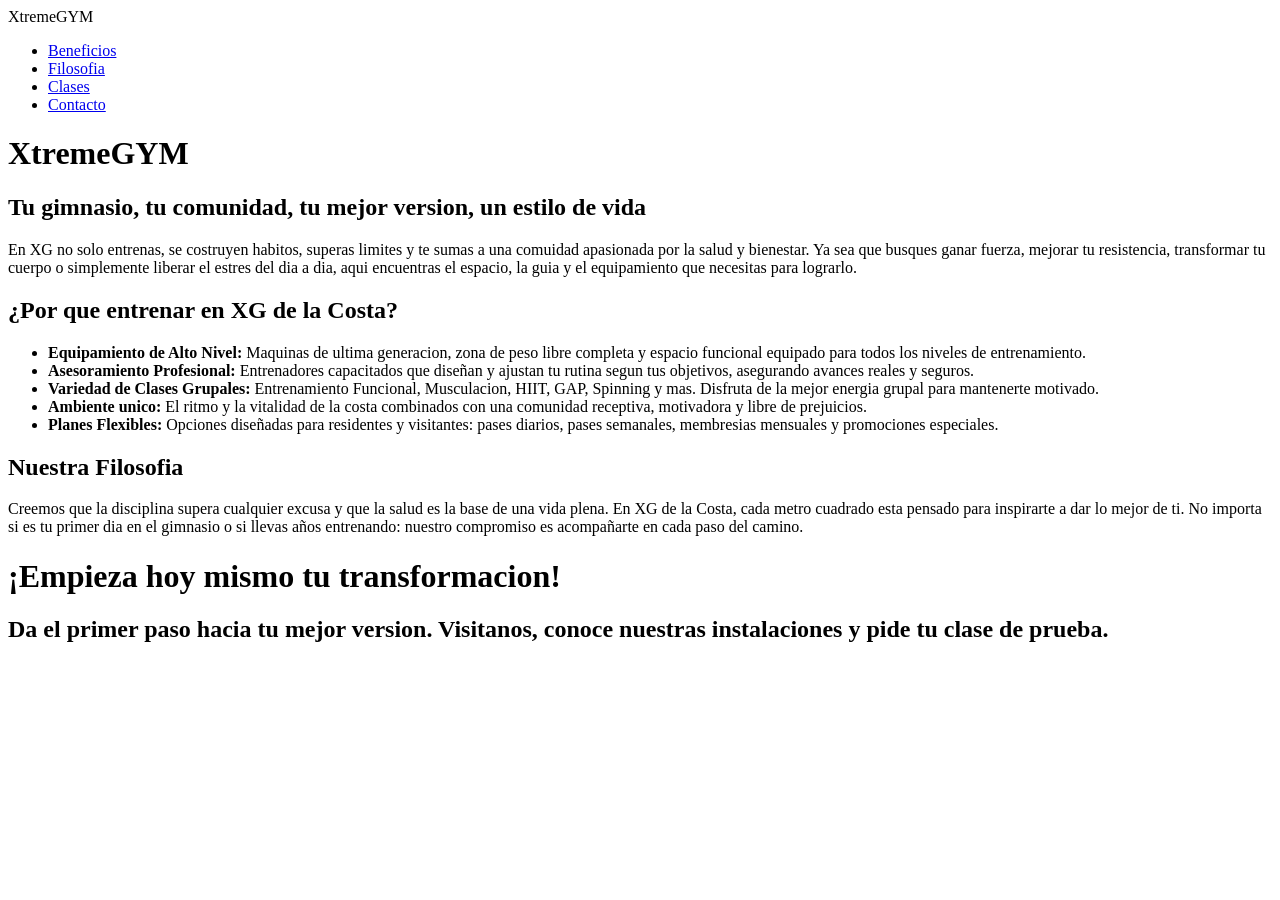
==== index.html @ b6d509ed "barra de navegación" ====
<!DOCTYPE html>
<html lang="en">

<head>
    <meta charset="UTF-8">
    <meta name="viewport" content="width=device-width, initial-scale=1.0">
    <link rel="preconnect" href="https://fonts.googleapis.com">
    <link rel="preconnect" href="https://fonts.gstatic.com" crossorigin>
    <link href="https://fonts.googleapis.com/css2?family=Montserrat:wght@400;600;800;900&display=swap" rel="stylesheet">
    <link rel="stylesheet" href="style.css">
    <title>XtremeGYM</title>
</head>

<body>
    <header class="navbar">
        <div class="logo">Xtreme<span>GYM</span></div>
        <nav>
            <ul>
                <li><a href="#beneficios">Beneficios</a></li>
                <li><a href="#filosofia">Filosofia</a></li>
                <li><a href="#clases">Clases</a></li>
                <li><a href="#contacto" class="btn-nav">Contacto</a></li>
            </ul>
        </nav>
    </header>
    <h1>XtremeGYM</h1>
    <h2>Tu gimnasio, tu comunidad, tu mejor version, un estilo de vida</h2>
    <p>En XG no solo entrenas, se costruyen habitos, superas limites y te sumas a una comuidad apasionada por la salud y
        bienestar. Ya sea que busques ganar fuerza, mejorar tu resistencia, transformar tu cuerpo o simplemente liberar
        el estres del dia a dia, aqui encuentras el espacio, la guia y el equipamiento que necesitas para lograrlo.</p>

    <h2>¿Por que entrenar en XG de la Costa?</h2>

    <main>
        <ul>
            <li><strong>Equipamiento de Alto Nivel:</strong> Maquinas de ultima generacion, zona de peso libre completa
                y espacio funcional equipado para todos los niveles de entrenamiento.</li>
            <li><strong>Asesoramiento Profesional:</strong> Entrenadores capacitados que diseñan y ajustan tu rutina
                segun tus objetivos, asegurando avances reales y seguros.</li>
            <li><strong>Variedad de Clases Grupales:</strong> Entrenamiento Funcional, Musculacion, HIIT, GAP, Spinning
                y mas. Disfruta de la mejor energia grupal para mantenerte motivado.</li>
            <li><strong>Ambiente unico:</strong> El ritmo y la vitalidad de la costa combinados con una comunidad
                receptiva, motivadora y libre de prejuicios.</li>
            <li><strong>Planes Flexibles:</strong> Opciones diseñadas para residentes y visitantes: pases diarios, pases
                semanales, membresias mensuales y promociones especiales.</li>
        </ul>
    </main>
    
    <h2>Nuestra Filosofia</h2>
    <p>Creemos que la disciplina supera cualquier excusa y que la salud es la base de una vida plena. En XG de la Costa,
        cada metro cuadrado esta pensado para inspirarte a dar lo mejor de ti. No importa si es tu primer dia en el
        gimnasio o si llevas años entrenando: nuestro compromiso es acompañarte en cada paso del camino.</p>

    <h1>¡Empieza hoy mismo tu transformacion!</h1>
    <h2>Da el primer paso hacia tu mejor version. Visitanos, conoce nuestras instalaciones y pide tu clase de prueba.</h2>

    
</body>

</html>
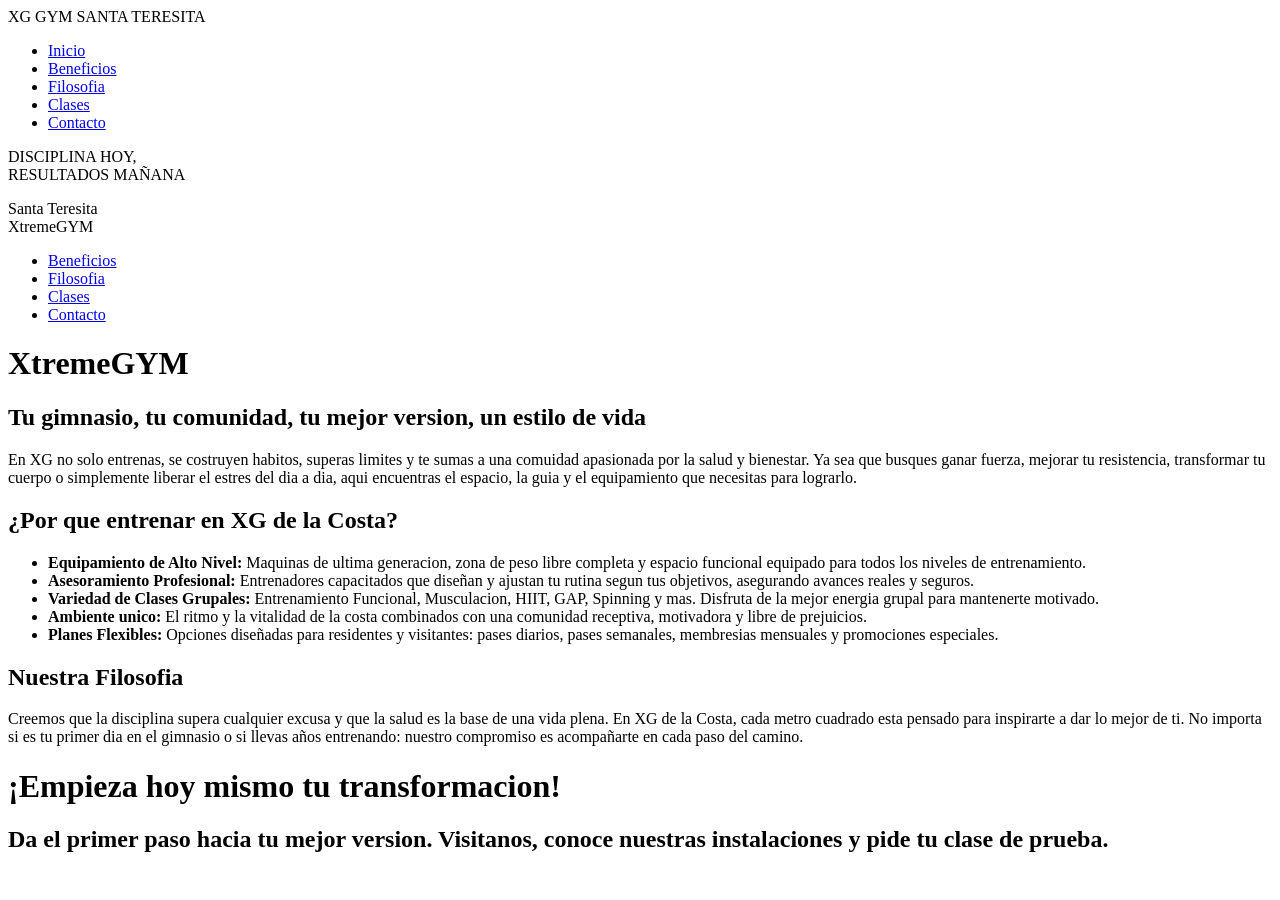
==== commit 962d6515: "barra lateral y container" ====
--- a/index.html
+++ b/index.html
@@ -12,6 +12,32 @@
 </head>
 
 <body>
+   
+    <div class="dashboard-container">
+
+        <aside class="sidebar">
+            <div class="logo">
+                <span class="logo-xg">XG</span>
+                <span class="logo-sub">GYM</span>
+                <span class="logo-city">SANTA TERESITA</span>
+            </div>
+
+            <nav class="sidebar-nav">
+                <ul>
+                    <li class="active"><a href="#inicio"><span></span> Inicio</a></li>
+                    <li><a href="#beneficios"><span></span> Beneficios</a></li>
+                    <li><a href="#filosofia"><span></span> Filosofia</a></li>
+                    <li><a href="#clases"><span></span> Clases</a></li>
+                    <li><a href="#contacto"><span></span> Contacto</a></li>
+                </ul>
+            </nav>
+
+            <div class="sidebar-footer">
+                <p class="slogan-side">DISCIPLINA HOY,<br>RESULTADOS MAÑANA</p>
+                <div class="location-badge"> Santa Teresita</div>
+            </div>
+        </aside>
+        
     <header class="navbar">
         <div class="logo">Xtreme<span>GYM</span></div>
         <nav>
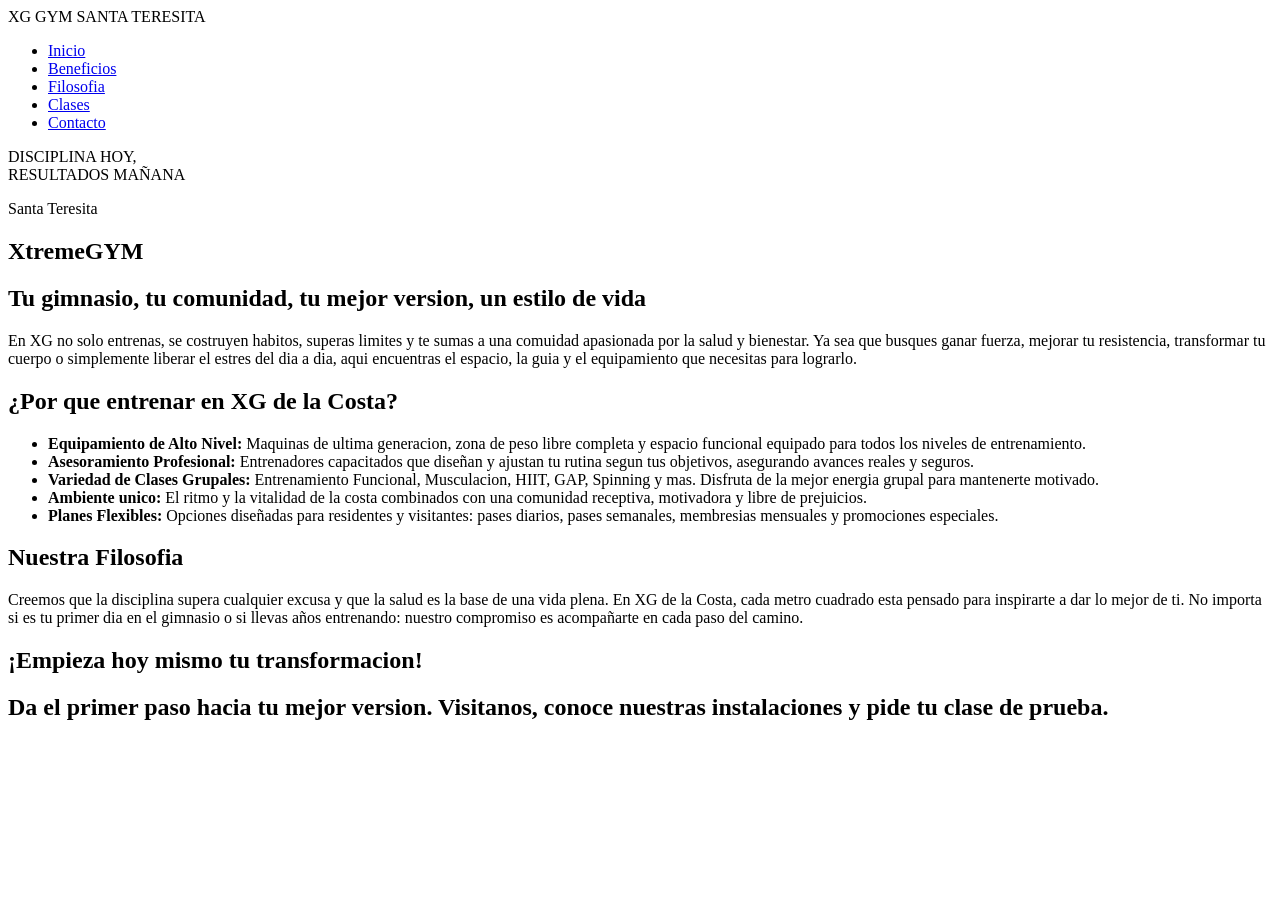
==== commit f1db0daf: "arreglos en el main" ====
--- a/index.html
+++ b/index.html
@@ -37,50 +37,49 @@
                 <div class="location-badge"> Santa Teresita</div>
             </div>
         </aside>
-        
-    <header class="navbar">
-        <div class="logo">Xtreme<span>GYM</span></div>
-        <nav>
-            <ul>
-                <li><a href="#beneficios">Beneficios</a></li>
-                <li><a href="#filosofia">Filosofia</a></li>
-                <li><a href="#clases">Clases</a></li>
-                <li><a href="#contacto" class="btn-nav">Contacto</a></li>
-            </ul>
-        </nav>
-    </header>
-    <h1>XtremeGYM</h1>
-    <h2>Tu gimnasio, tu comunidad, tu mejor version, un estilo de vida</h2>
-    <p>En XG no solo entrenas, se costruyen habitos, superas limites y te sumas a una comuidad apasionada por la salud y
-        bienestar. Ya sea que busques ganar fuerza, mejorar tu resistencia, transformar tu cuerpo o simplemente liberar
-        el estres del dia a dia, aqui encuentras el espacio, la guia y el equipamiento que necesitas para lograrlo.</p>
 
-    <h2>¿Por que entrenar en XG de la Costa?</h2>
+    <main class="main-content">
+            
+            <section id="inicio">
+                <h1>XtremeGYM</h1>
+                <h2>Tu gimnasio, tu comunidad, tu mejor version, un estilo de vida</h2>
+                <p>En XG no solo entrenas, se costruyen habitos, superas limites y te sumas a una comuidad apasionada por la salud y
+                    bienestar. Ya sea que busques ganar fuerza, mejorar tu resistencia, transformar tu cuerpo o simplemente liberar
+                    el estres del dia a dia, aqui encuentras el espacio, la guia y el equipamiento que necesitas para lograrlo.</p>
+            </section>
 
-    <main>
-        <ul>
-            <li><strong>Equipamiento de Alto Nivel:</strong> Maquinas de ultima generacion, zona de peso libre completa
-                y espacio funcional equipado para todos los niveles de entrenamiento.</li>
-            <li><strong>Asesoramiento Profesional:</strong> Entrenadores capacitados que diseñan y ajustan tu rutina
-                segun tus objetivos, asegurando avances reales y seguros.</li>
-            <li><strong>Variedad de Clases Grupales:</strong> Entrenamiento Funcional, Musculacion, HIIT, GAP, Spinning
-                y mas. Disfruta de la mejor energia grupal para mantenerte motivado.</li>
-            <li><strong>Ambiente unico:</strong> El ritmo y la vitalidad de la costa combinados con una comunidad
-                receptiva, motivadora y libre de prejuicios.</li>
-            <li><strong>Planes Flexibles:</strong> Opciones diseñadas para residentes y visitantes: pases diarios, pases
-                semanales, membresias mensuales y promociones especiales.</li>
-        </ul>
-    </main>
-    
-    <h2>Nuestra Filosofia</h2>
-    <p>Creemos que la disciplina supera cualquier excusa y que la salud es la base de una vida plena. En XG de la Costa,
-        cada metro cuadrado esta pensado para inspirarte a dar lo mejor de ti. No importa si es tu primer dia en el
-        gimnasio o si llevas años entrenando: nuestro compromiso es acompañarte en cada paso del camino.</p>
+            <section id="beneficios">
+                <h2>¿Por que entrenar en XG de la Costa?</h2>
+                <ul>
+                    <li><strong>Equipamiento de Alto Nivel:</strong> Maquinas de ultima generacion, zona de peso libre completa
+                        y espacio funcional equipado para todos los niveles de entrenamiento.</li>
+                    <li><strong>Asesoramiento Profesional:</strong> Entrenadores capacitados que diseñan y ajustan tu rutina
+                        segun tus objetivos, asegurando avances reales y seguros.</li>
+                    <li><strong>Variedad de Clases Grupales:</strong> Entrenamiento Funcional, Musculacion, HIIT, GAP, Spinning
+                        y mas. Disfruta de la mejor energia grupal para mantenerte motivado.</li>
+                    <li><strong>Ambiente unico:</strong> El ritmo y la vitalidad de la costa combinados con una comunidad
+                        receptiva, motivadora y libre de prejuicios.</li>
+                    <li><strong>Planes Flexibles:</strong> Opciones diseñadas para residentes y visitantes: pases diarios, pases
+                        semanales, membresias mensuales y promociones especiales.</li>
+                </ul>
+            </section>
+            
+            <section id="filosofia">
+                <h2>Nuestra Filosofia</h2>
+                <p>Creemos que la disciplina supera cualquier excusa y que la salud es la base de una vida plena. En XG de la Costa,
+                    cada metro cuadrado esta pensado para inspirarte a dar lo mejor de ti. No importa si es tu primer dia en el
+                    gimnasio o si llevas años entrenando: nuestro compromiso es acompañarte en cada paso del camino.</p>
+            </section>
 
-    <h1>¡Empieza hoy mismo tu transformacion!</h1>
-    <h2>Da el primer paso hacia tu mejor version. Visitanos, conoce nuestras instalaciones y pide tu clase de prueba.</h2>
+            <section id="contacto">
+                <h1>¡Empieza hoy mismo tu transformacion!</h1>
+                <h2>Da el primer paso hacia tu mejor version. Visitanos, conoce nuestras instalaciones y pide tu clase de prueba.</h2>
+            </section>
 
-    
+        </main>
+
+    </div>
+
 </body>
 
 </html>
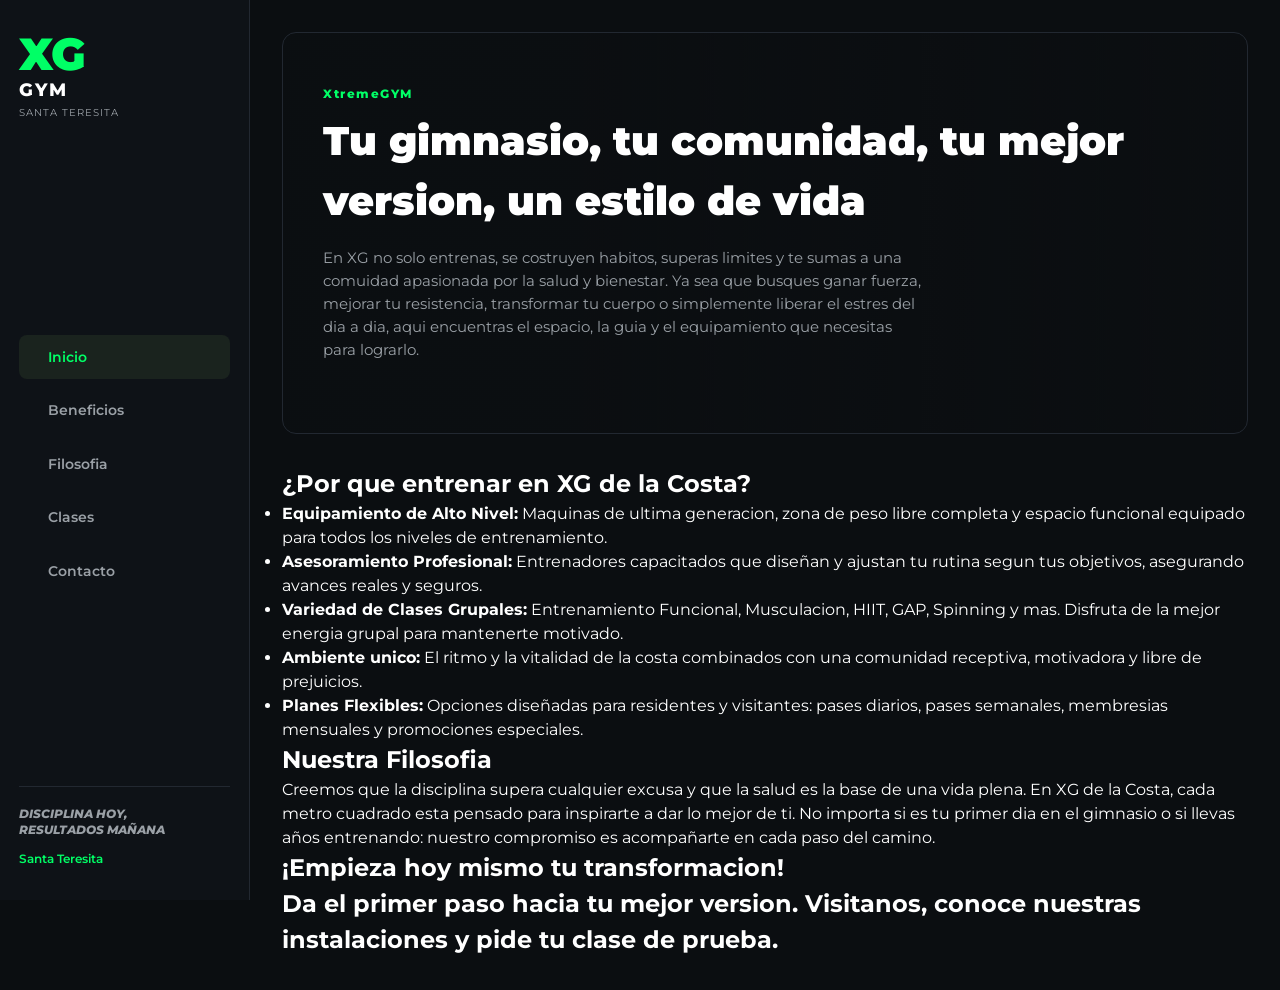
==== commit d93c9f8c: "implementacion de hero-banner, arreglo en section class de inicio" ====
--- a/index.html
+++ b/index.html
@@ -40,9 +40,10 @@
 
     <main class="main-content">
             
-            <section id="inicio">
-                <h1>XtremeGYM</h1>
-                <h2>Tu gimnasio, tu comunidad, tu mejor version, un estilo de vida</h2>
+            <section id="inicio" class="hero-banner">
+                <div class="hero-overlay">
+                <span class="tag">XtremeGYM</span>
+                <h1>Tu gimnasio, tu comunidad, tu mejor version, un estilo de vida</h1>
                 <p>En XG no solo entrenas, se costruyen habitos, superas limites y te sumas a una comuidad apasionada por la salud y
                     bienestar. Ya sea que busques ganar fuerza, mejorar tu resistencia, transformar tu cuerpo o simplemente liberar
                     el estres del dia a dia, aqui encuentras el espacio, la guia y el equipamiento que necesitas para lograrlo.</p>
--- a/style.css
+++ b/style.css
@@ -0,0 +1,307 @@
+* {
+    margin: 0;
+    padding: 0;
+    box-sizing: border-box;
+}
+
+:root {
+    --bg-dark: #0b0e11;
+    --bg-sidebar: #0e1217;
+    --bg-card: #15191e;
+    --bg-card-hover: #1c222a;
+    --neon-green: #00ff66;
+    --text-white: #ffffff;
+    --text-gray: #9aa0a6;
+    --border-color: #222831;
+    --font-main: 'Montserrat', sans-serif;
+}
+
+body {
+    font-family: var(--font-main);
+    background-color: var(--bg-dark);
+    color: var(--text-white);
+    line-height: 1.5;
+}
+
+.dashboard-container {
+    display: flex;
+    min-height: 100vh;
+}
+
+.sidebar {
+    width: 250px;
+    background-color: var(--bg-sidebar);
+    border-right: 1px solid var(--border-color);
+    padding: 2rem 1.2rem;
+    display: flex;
+    flex-direction: column;
+    justify-content: space-between;
+    position: fixed;
+    height: 100vh;
+}
+
+.logo {
+    display: flex;
+    flex-direction: column;
+}
+
+.logo-xg {
+    font-size: 2.8rem;
+    font-weight: 900;
+    color: var(--neon-green);
+    line-height: 1;
+    letter-spacing: -1px;
+}
+
+.logo-sub {
+    font-size: 1.1rem;
+    font-weight: 800;
+    color: var(--text-white);
+    letter-spacing: 2px;
+}
+
+.logo-city {
+    font-size: 0.65rem;
+    color: var(--text-gray);
+    letter-spacing: 1px;
+    margin-top: 2px;
+}
+
+.sidebar-nav ul {
+    list-style: none;
+    margin-top: 2rem;
+}
+
+.sidebar-nav li {
+    margin-bottom: 0.6rem;
+}
+
+.sidebar-nav a {
+    color: var(--text-gray);
+    text-decoration: none;
+    font-size: 0.9rem;
+    font-weight: 600;
+    padding: 0.7rem 1rem;
+    display: flex;
+    align-items: center;
+    gap: 0.8rem;
+    border-radius: 8px;
+    transition: all 0.3s ease;
+}
+
+.sidebar-nav li.active a,
+.sidebar-nav a:hover {
+    background-color: #1a231e;
+    color: var(--neon-green);
+}
+
+.sidebar-footer {
+    border-top: 1px solid var(--border-color);
+    padding-top: 1.2rem;
+}
+
+.slogan-side {
+    font-size: 0.75rem;
+    font-weight: 800;
+    font-style: italic;
+    color: var(--text-gray);
+    line-height: 1.3;
+}
+
+.location-badge {
+    margin-top: 0.8rem;
+    font-size: 0.75rem;
+    color: var(--neon-green);
+    font-weight: 600;
+}
+
+.main-content {
+    margin-left: 250px;
+    flex: 1;
+    padding: 2rem;
+    max-width: 1200px;
+}
+
+.hero-banner {
+    background: linear-gradient(90deg, rgba(11,14,17,0.95) 30%, rgba(11,14,17,0.4)), 
+                url('https://images.unsplash.com/photo-1534438327276-14e5300c3a48?q=80&w=1200&auto=format&fit=crop');
+    background-size: cover;
+    background-position: center;
+    border-radius: 14px;
+    padding: 3rem 2.5rem;
+    border: 1px solid var(--border-color);
+    margin-bottom: 2rem;
+}
+
+.tag {
+    color: var(--neon-green);
+    font-size: 0.75rem;
+    font-weight: 800;
+    letter-spacing: 1.5px;
+}
+
+.hero-banner h1 {
+    font-size: 2.5rem;
+    font-weight: 900;
+    margin: 0.4rem 0 1rem 0;
+    color: var(--text-white);
+}
+
+.hero-banner p {
+    color: var(--text-gray);
+    max-width: 600px;
+    font-size: 0.95rem;
+    margin-bottom: 1.5rem;
+}
+
+.btn-green {
+    display: inline-block;
+    background-color: var(--neon-green);
+    color: #000;
+    font-weight: 800;
+    font-size: 0.85rem;
+    padding: 0.8rem 1.4rem;
+    border-radius: 30px;
+    text-decoration: none;
+    transition: transform 0.2s, background-color 0.2s;
+}
+
+.btn-green:hover {
+    transform: translateY(-2px);
+    background-color: #00cc52;
+}
+
+.section-title {
+    font-size: 1.1rem;
+    font-weight: 800;
+    letter-spacing: 0.5px;
+    margin-bottom: 1.2rem;
+    color: var(--text-white);
+}
+
+.grid-cards {
+    display: grid;
+    grid-template-columns: repeat(auto-fit, minmax(190px, 1fr));
+    gap: 1rem;
+    margin-bottom: 2rem;
+}
+
+.card-feature {
+    background-color: var(--bg-card);
+    border: 1px solid var(--border-color);
+    padding: 1.2rem;
+    border-radius: 12px;
+    transition: border-color 0.3s;
+}
+
+.card-feature:hover {
+    border-color: var(--neon-green);
+}
+
+.card-icon {
+    font-size: 1.5rem;
+    margin-bottom: 0.5rem;
+}
+
+.card-feature h3 {
+    font-size: 0.95rem;
+    margin-bottom: 0.4rem;
+    color: var(--text-white);
+}
+
+.card-feature p {
+    font-size: 0.8rem;
+    color: var(--text-gray);
+}
+
+.two-columns {
+    display: grid;
+    grid-template-columns: 1.4fr 1fr;
+    gap: 1.5rem;
+}
+
+.card-box {
+    background-color: var(--bg-card);
+    border: 1px solid var(--border-color);
+    padding: 1.5rem;
+    border-radius: 12px;
+    margin-bottom: 1.5rem;
+}
+
+.card-box p {
+    color: var(--text-gray);
+    font-size: 0.9rem;
+}
+
+.banner-cta {
+    background: linear-gradient(135deg, #12291d 0%, var(--bg-card) 100%);
+    border: 1px solid var(--neon-green);
+    padding: 1.8rem;
+    border-radius: 12px;
+}
+
+.banner-cta h2 {
+    font-size: 1.3rem;
+    color: var(--neon-green);
+    margin-bottom: 0.5rem;
+}
+
+.banner-cta p {
+    font-size: 0.85rem;
+    color: var(--text-gray);
+    margin-bottom: 1.2rem;
+}
+
+.horario-atencion {
+    background-color: #0f1318;
+    padding: 0.8rem;
+    border-radius: 8px;
+    margin-bottom: 1.2rem;
+    font-size: 0.8rem !important;
+    border-left: 3px solid var(--neon-green);
+}
+
+.classes-list {
+    display: flex;
+    flex-direction: column;
+    gap: 0.8rem;
+}
+
+.class-item {
+    display: flex;
+    align-items: center;
+    justify-content: space-between;
+    background-color: #0f1318;
+    padding: 0.8rem 1rem;
+    border-radius: 8px;
+    border: 1px solid #1a2027;
+}
+
+.time {
+    font-weight: 800;
+    color: var(--neon-green);
+    font-size: 1.1rem;
+}
+
+.class-details {
+    display: flex;
+    flex-direction: column;
+}
+
+.class-details strong {
+    font-size: 0.85rem;
+}
+
+.class-details small {
+    font-size: 0.7rem;
+    color: var(--text-gray);
+}
+
+.badge-tag {
+    border: 1px solid var(--neon-green);
+    color: var(--neon-green);
+    font-size: 0.65rem;
+    font-weight: 800;
+    padding: 0.2rem 0.5rem;
+    border-radius: 12px;
+}
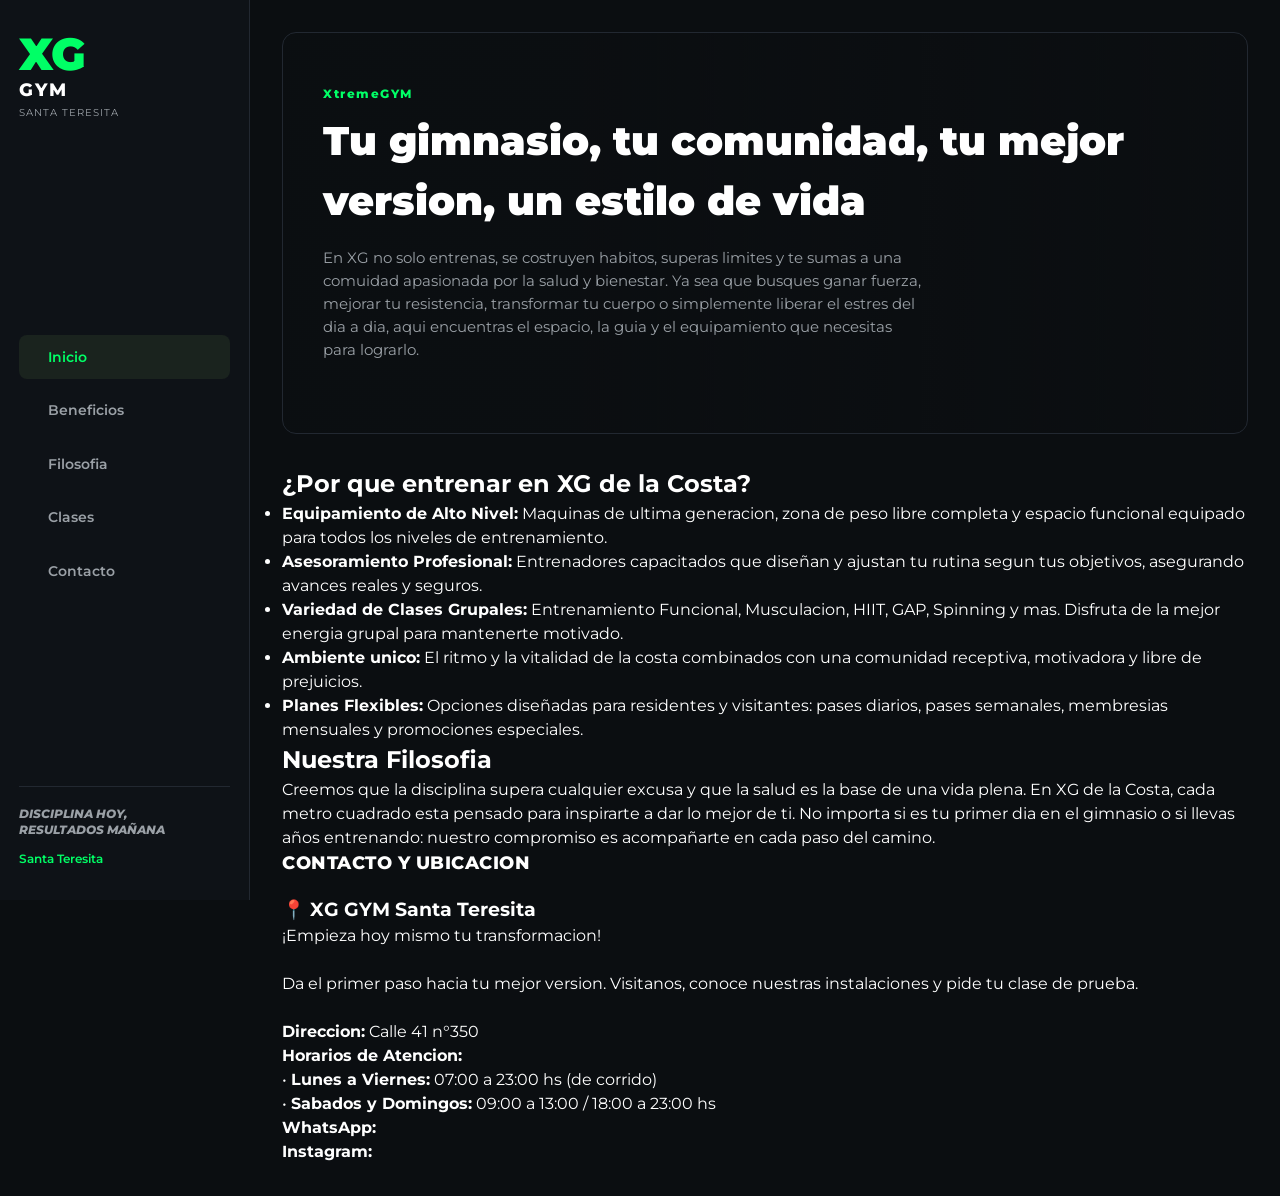
==== commit d4837b05: "modificacion en la seccion de contacto" ====
--- a/index.html
+++ b/index.html
@@ -72,9 +72,20 @@
                     gimnasio o si llevas años entrenando: nuestro compromiso es acompañarte en cada paso del camino.</p>
             </section>
 
-            <section id="contacto">
-                <h1>¡Empieza hoy mismo tu transformacion!</h1>
-                <h2>Da el primer paso hacia tu mejor version. Visitanos, conoce nuestras instalaciones y pide tu clase de prueba.</h2>
+            <section id="contacto" class="section-container">
+                <h2 class="section-title">CONTACTO Y UBICACION</h2>
+                <div class="contacto-grid">
+                <h3>📍 XG GYM Santa Teresita</h3>
+                <p>¡Empieza hoy mismo tu transformacion! </p><br>
+                <p>Da el primer paso hacia tu mejor version. Visitanos, conoce nuestras instalaciones y pide tu clase de prueba.</p><br>
+                <p class="info-item"><strong>Direccion:</strong> Calle 41 n°350</p>
+            <p class="info-item"><strong>Horarios de Atencion:</strong><br>
+                • <strong>Lunes a Viernes:</strong> 07:00 a 23:00 hs (de corrido)<br>
+                • <strong>Sabados y Domingos:</strong> 09:00 a 13:00 / 18:00 a 23:00 hs
+            </p>
+            <p class="info-item"><strong>WhatsApp:</strong>
+            <p class="info-item"><strong>Instagram:</strong>
+
             </section>
 
         </main>
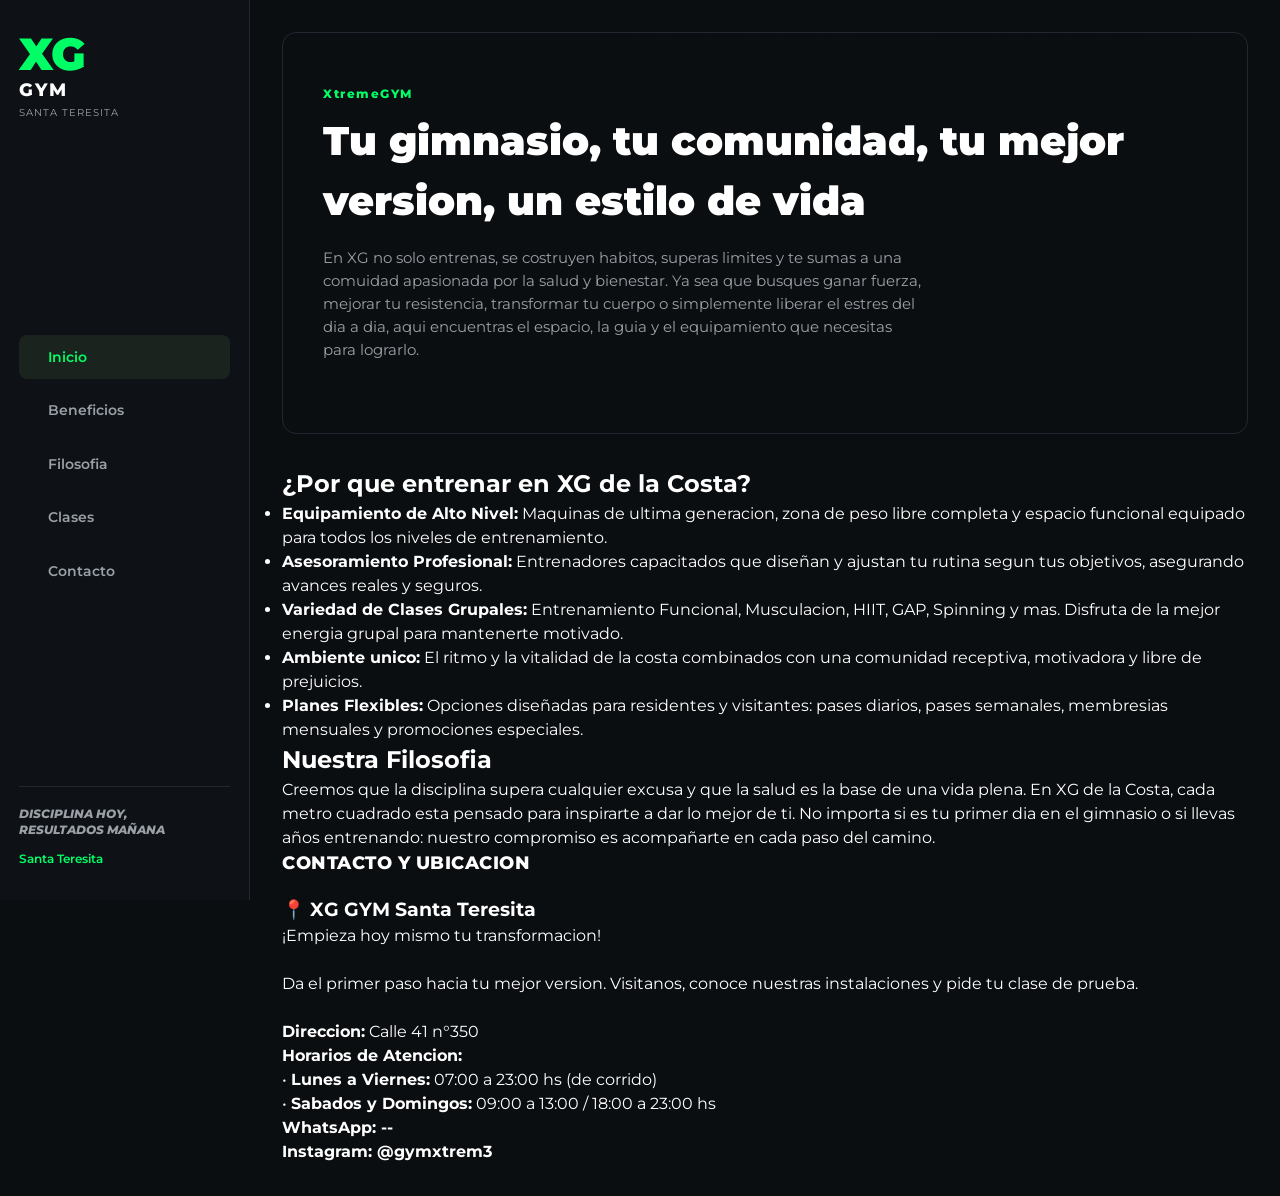
==== commit c10cb93a: "info de instagram e imagen actualizada de banner" ====
--- a/index.html
+++ b/index.html
@@ -83,8 +83,8 @@
                 • <strong>Lunes a Viernes:</strong> 07:00 a 23:00 hs (de corrido)<br>
                 • <strong>Sabados y Domingos:</strong> 09:00 a 13:00 / 18:00 a 23:00 hs
             </p>
-            <p class="info-item"><strong>WhatsApp:</strong>
-            <p class="info-item"><strong>Instagram:</strong>
+            <p class="info-item"><strong>WhatsApp: --</strong>
+            <p class="info-item"><strong>Instagram: @gymxtrem3</strong>
 
             </section>
 
--- a/style.css
+++ b/style.css
@@ -124,7 +124,7 @@
 
 .hero-banner {
     background: linear-gradient(90deg, rgba(11,14,17,0.95) 30%, rgba(11,14,17,0.4)), 
-                url('https://images.unsplash.com/photo-1534438327276-14e5300c3a48?q=80&w=1200&auto=format&fit=crop');
+                url('xtremegym.jfif');
     background-size: cover;
     background-position: center;
     border-radius: 14px;
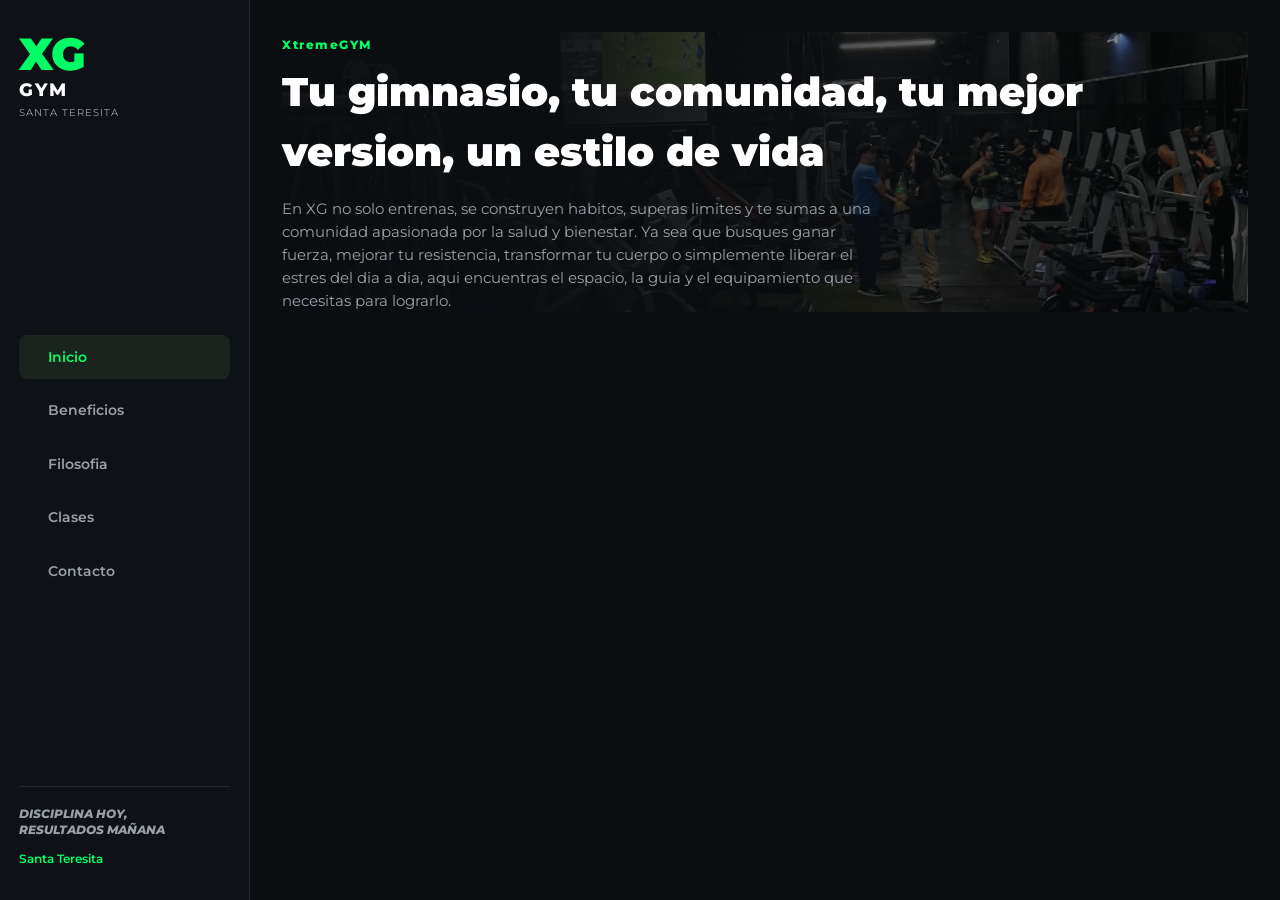
==== commit 88aa25f9: "correccion de nombre inicio a index" ====
--- a/index.html
+++ b/index.html
@@ -8,11 +8,11 @@
     <link rel="preconnect" href="https://fonts.gstatic.com" crossorigin>
     <link href="https://fonts.googleapis.com/css2?family=Montserrat:wght@400;600;800;900&display=swap" rel="stylesheet">
     <link rel="stylesheet" href="style.css">
-    <title>XtremeGYM</title>
+    <title>XtremeGYM - Inicio</title>
 </head>
 
 <body>
-   
+
     <div class="dashboard-container">
 
         <aside class="sidebar">
@@ -24,11 +24,11 @@
 
             <nav class="sidebar-nav">
                 <ul>
-                    <li class="active"><a href="#inicio"><span></span> Inicio</a></li>
-                    <li><a href="#beneficios"><span></span> Beneficios</a></li>
-                    <li><a href="#filosofia"><span></span> Filosofia</a></li>
-                    <li><a href="#clases"><span></span> Clases</a></li>
-                    <li><a href="#contacto"><span></span> Contacto</a></li>
+                    <li class="active"><a href="index.html"><span></span> Inicio</a></li>
+                    <li><a href="beneficios.html"><span></span> Beneficios</a></li>
+                    <li><a href="filosofia.html"><span></span> Filosofia</a></li>
+                    <li><a href="clases.html"><span></span> Clases</a></li>
+                    <li><a href="contacto.html"><span></span> Contacto</a></li>
                 </ul>
             </nav>
 
@@ -38,56 +38,14 @@
             </div>
         </aside>
 
-    <main class="main-content">
-            
+        <main class="main-content">
             <section id="inicio" class="hero-banner">
                 <div class="hero-overlay">
-                <span class="tag">XtremeGYM</span>
-                <h1>Tu gimnasio, tu comunidad, tu mejor version, un estilo de vida</h1>
-                <p>En XG no solo entrenas, se costruyen habitos, superas limites y te sumas a una comuidad apasionada por la salud y
-                    bienestar. Ya sea que busques ganar fuerza, mejorar tu resistencia, transformar tu cuerpo o simplemente liberar
-                    el estres del dia a dia, aqui encuentras el espacio, la guia y el equipamiento que necesitas para lograrlo.</p>
+                    <span class="tag">XtremeGYM</span>
+                    <h1>Tu gimnasio, tu comunidad, tu mejor version, un estilo de vida</h1>
+                    <p>En XG no solo entrenas, se construyen habitos, superas limites y te sumas a una comunidad apasionada por la salud y bienestar. Ya sea que busques ganar fuerza, mejorar tu resistencia, transformar tu cuerpo o simplemente liberar el estres del dia a dia, aqui encuentras el espacio, la guia y el equipamiento que necesitas para lograrlo.</p>
+                </div>
             </section>
-
-            <section id="beneficios">
-                <h2>¿Por que entrenar en XG de la Costa?</h2>
-                <ul>
-                    <li><strong>Equipamiento de Alto Nivel:</strong> Maquinas de ultima generacion, zona de peso libre completa
-                        y espacio funcional equipado para todos los niveles de entrenamiento.</li>
-                    <li><strong>Asesoramiento Profesional:</strong> Entrenadores capacitados que diseñan y ajustan tu rutina
-                        segun tus objetivos, asegurando avances reales y seguros.</li>
-                    <li><strong>Variedad de Clases Grupales:</strong> Entrenamiento Funcional, Musculacion, HIIT, GAP, Spinning
-                        y mas. Disfruta de la mejor energia grupal para mantenerte motivado.</li>
-                    <li><strong>Ambiente unico:</strong> El ritmo y la vitalidad de la costa combinados con una comunidad
-                        receptiva, motivadora y libre de prejuicios.</li>
-                    <li><strong>Planes Flexibles:</strong> Opciones diseñadas para residentes y visitantes: pases diarios, pases
-                        semanales, membresias mensuales y promociones especiales.</li>
-                </ul>
-            </section>
-            
-            <section id="filosofia">
-                <h2>Nuestra Filosofia</h2>
-                <p>Creemos que la disciplina supera cualquier excusa y que la salud es la base de una vida plena. En XG de la Costa,
-                    cada metro cuadrado esta pensado para inspirarte a dar lo mejor de ti. No importa si es tu primer dia en el
-                    gimnasio o si llevas años entrenando: nuestro compromiso es acompañarte en cada paso del camino.</p>
-            </section>
-
-            <section id="contacto" class="section-container">
-                <h2 class="section-title">CONTACTO Y UBICACION</h2>
-                <div class="contacto-grid">
-                <h3>📍 XG GYM Santa Teresita</h3>
-                <p>¡Empieza hoy mismo tu transformacion! </p><br>
-                <p>Da el primer paso hacia tu mejor version. Visitanos, conoce nuestras instalaciones y pide tu clase de prueba.</p><br>
-                <p class="info-item"><strong>Direccion:</strong> Calle 41 n°350</p>
-            <p class="info-item"><strong>Horarios de Atencion:</strong><br>
-                • <strong>Lunes a Viernes:</strong> 07:00 a 23:00 hs (de corrido)<br>
-                • <strong>Sabados y Domingos:</strong> 09:00 a 13:00 / 18:00 a 23:00 hs
-            </p>
-            <p class="info-item"><strong>WhatsApp: --</strong>
-            <p class="info-item"><strong>Instagram: @gymxtrem3</strong>
-
-            </section>
-
         </main>
 
     </div>
--- a/style.css
+++ b/style.css
@@ -123,14 +123,10 @@
 }
 
 .hero-banner {
-    background: linear-gradient(90deg, rgba(11,14,17,0.95) 30%, rgba(11,14,17,0.4)), 
-                url('xtremegym.jfif');
+    background: linear-gradient(90deg, rgba(11, 14, 17, 0.95) 30%, rgba(11, 14, 17, 0.4)), 
+                url('xtremegym.jpg');
     background-size: cover;
     background-position: center;
-    border-radius: 14px;
-    padding: 3rem 2.5rem;
-    border: 1px solid var(--border-color);
-    margin-bottom: 2rem;
 }
 
 .tag {
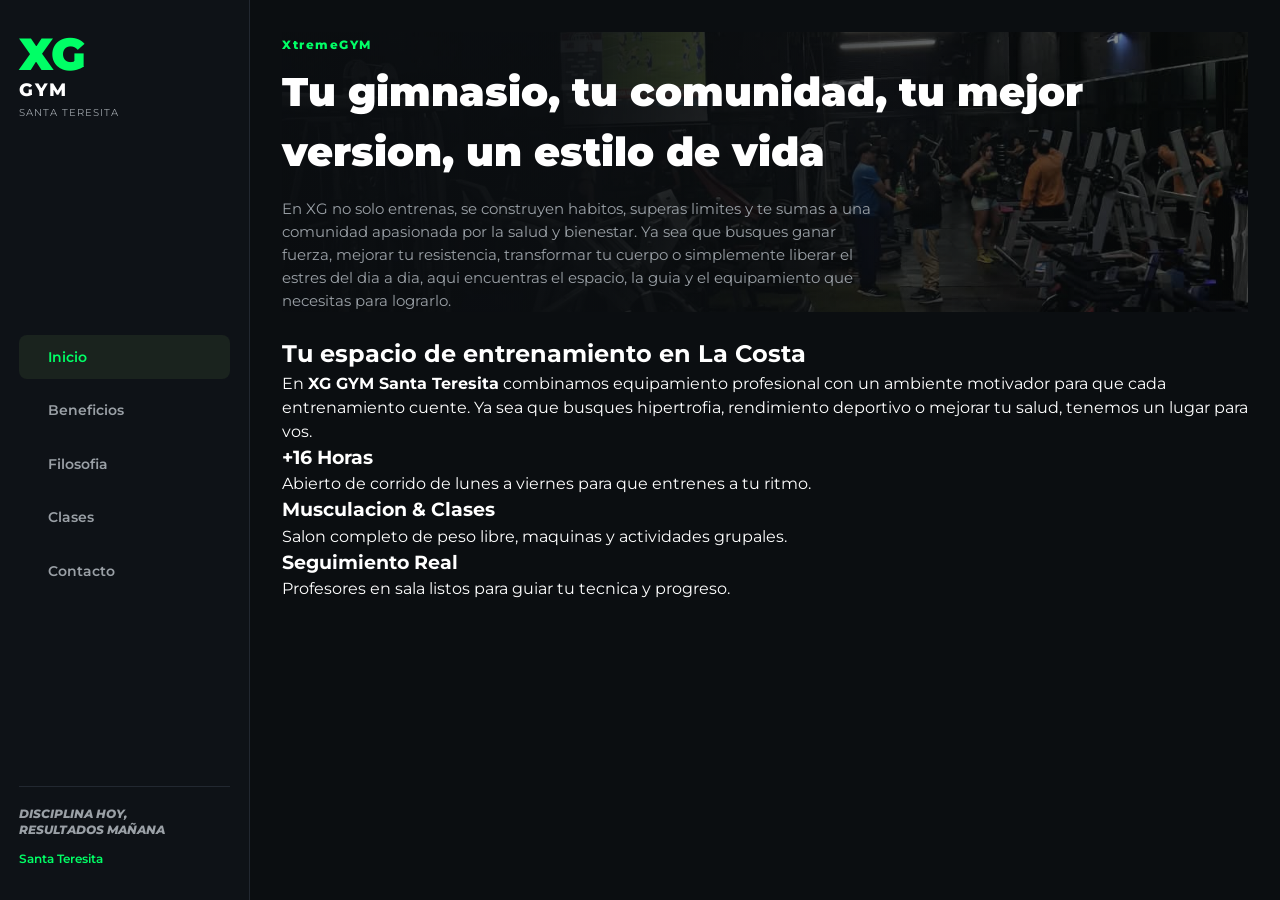
==== commit 5c8a816d: "agregue un section" ====
--- a/index.html
+++ b/index.html
@@ -46,6 +46,26 @@
                     <p>En XG no solo entrenas, se construyen habitos, superas limites y te sumas a una comunidad apasionada por la salud y bienestar. Ya sea que busques ganar fuerza, mejorar tu resistencia, transformar tu cuerpo o simplemente liberar el estres del dia a dia, aqui encuentras el espacio, la guia y el equipamiento que necesitas para lograrlo.</p>
                 </div>
             </section>
+
+            <section class="inicio-extra">
+                <h2>Tu espacio de entrenamiento en La Costa</h2>
+                <p>En <strong>XG GYM Santa Teresita</strong> combinamos equipamiento profesional con un ambiente motivador para que cada entrenamiento cuente. Ya sea que busques hipertrofia, rendimiento deportivo o mejorar tu salud, tenemos un lugar para vos.</p>
+
+                <div class="cards-resumen">
+                    <div class="card-info">
+                        <h3>+16 Horas</h3>
+                        <p>Abierto de corrido de lunes a viernes para que entrenes a tu ritmo.</p>
+                    </div>
+                    <div class="card-info">
+                        <h3>Musculacion & Clases</h3>
+                        <p>Salon completo de peso libre, maquinas y actividades grupales.</p>
+                    </div>
+                    <div class="card-info">
+                        <h3>Seguimiento Real</h3>
+                        <p>Profesores en sala listos para guiar tu tecnica y progreso.</p>
+                    </div>
+                </div>
+            </section>
         </main>
 
     </div>
